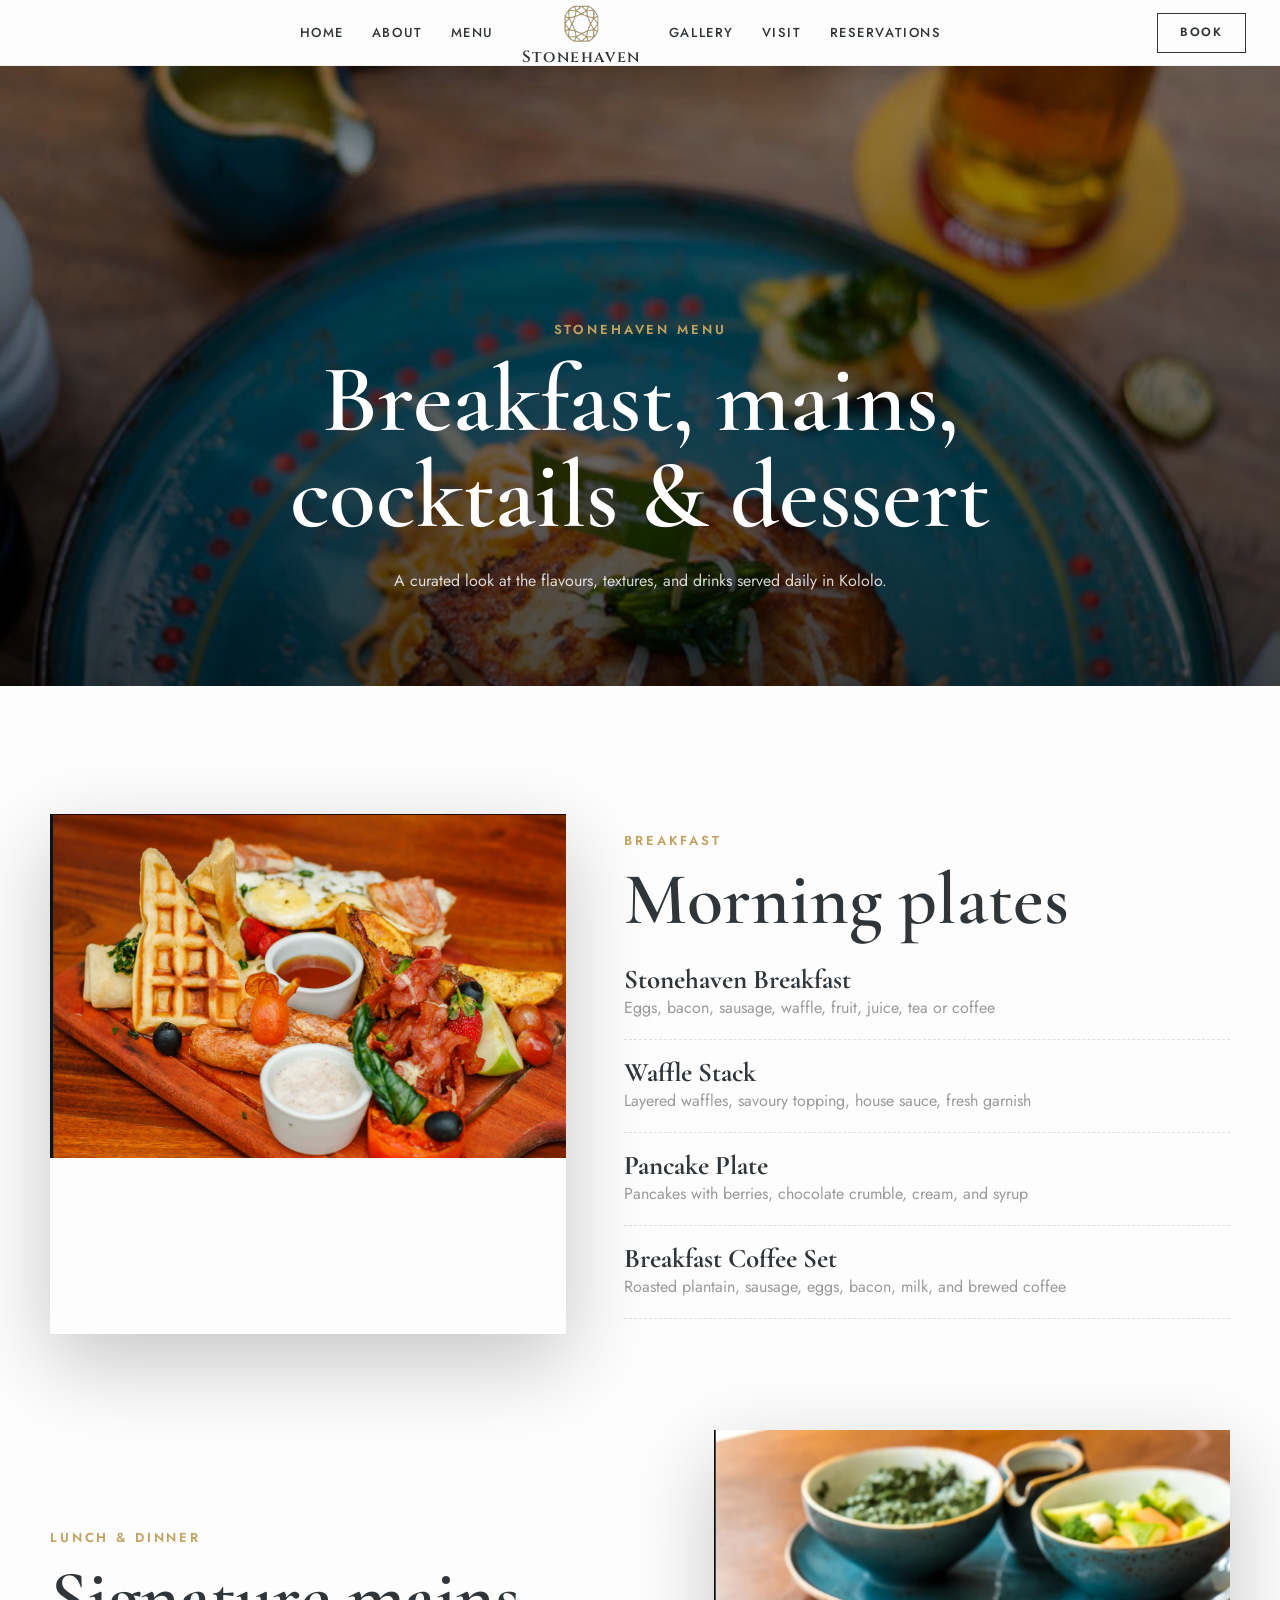
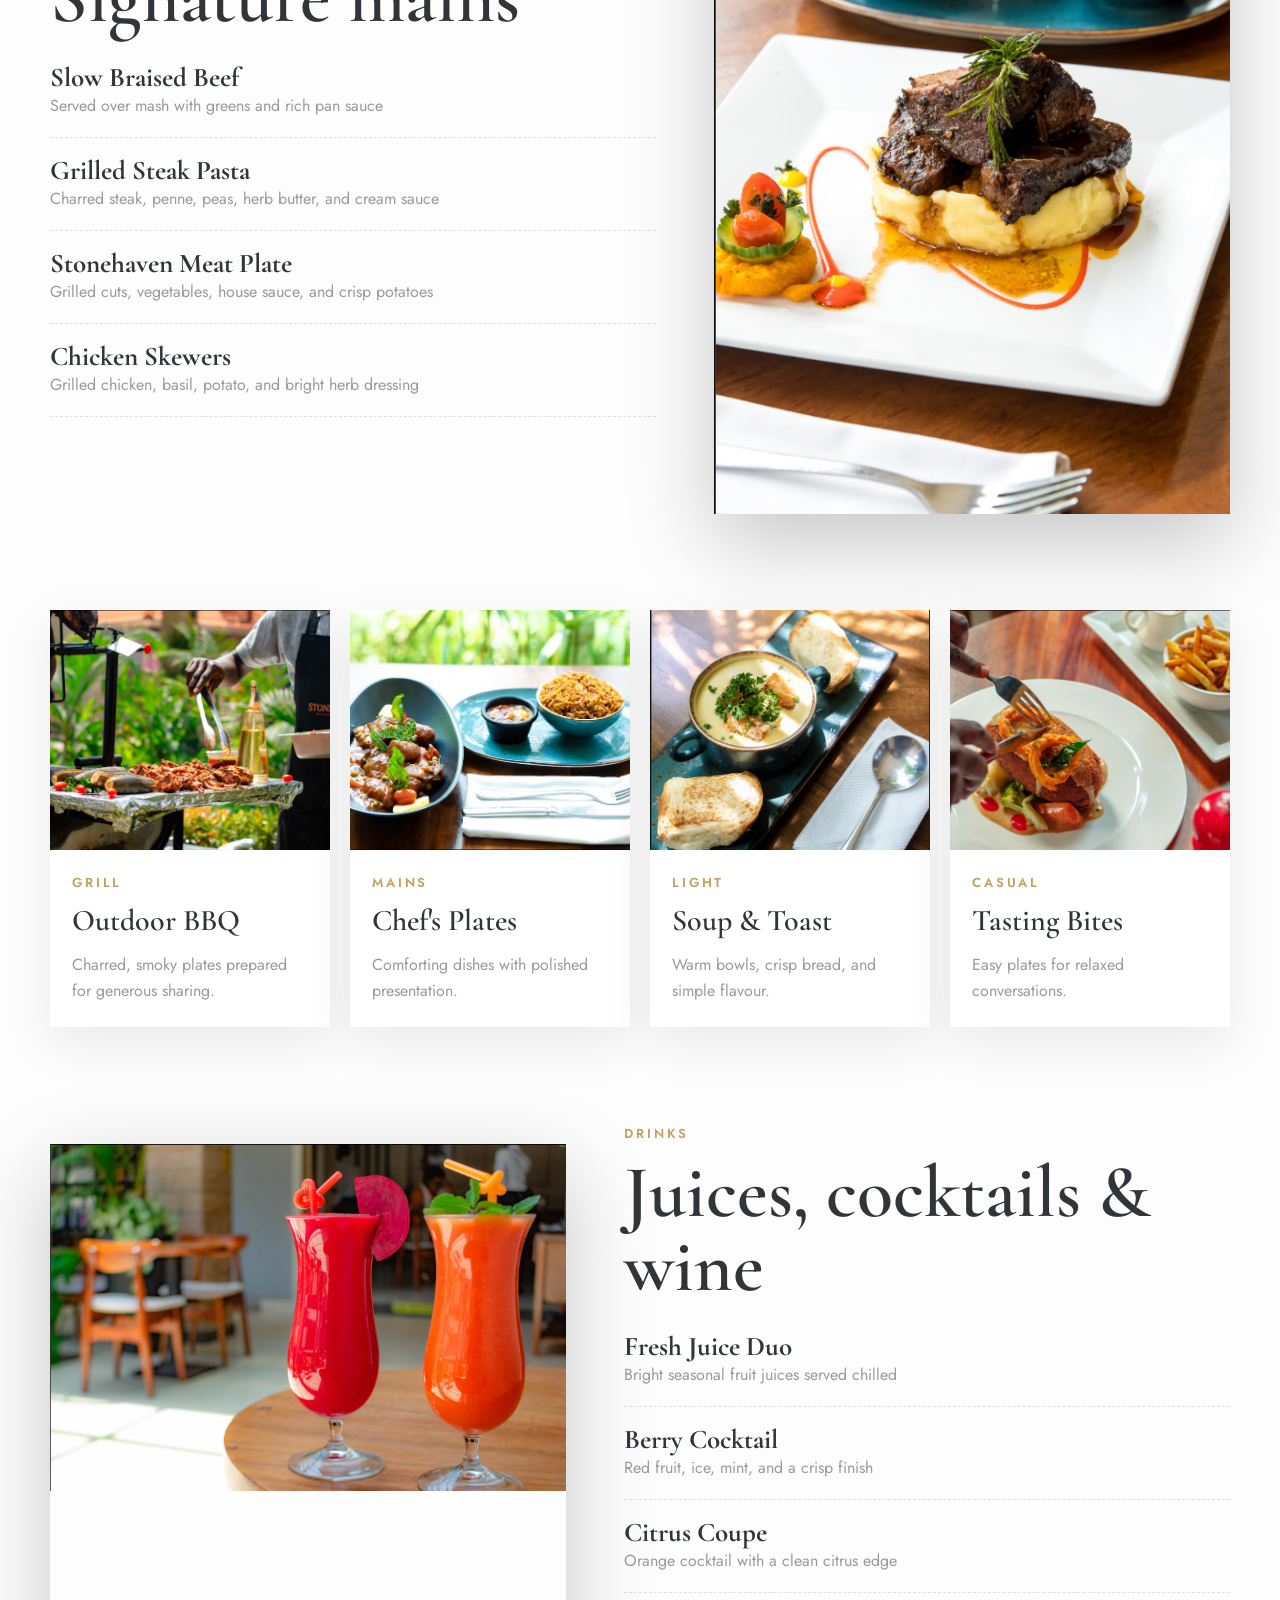
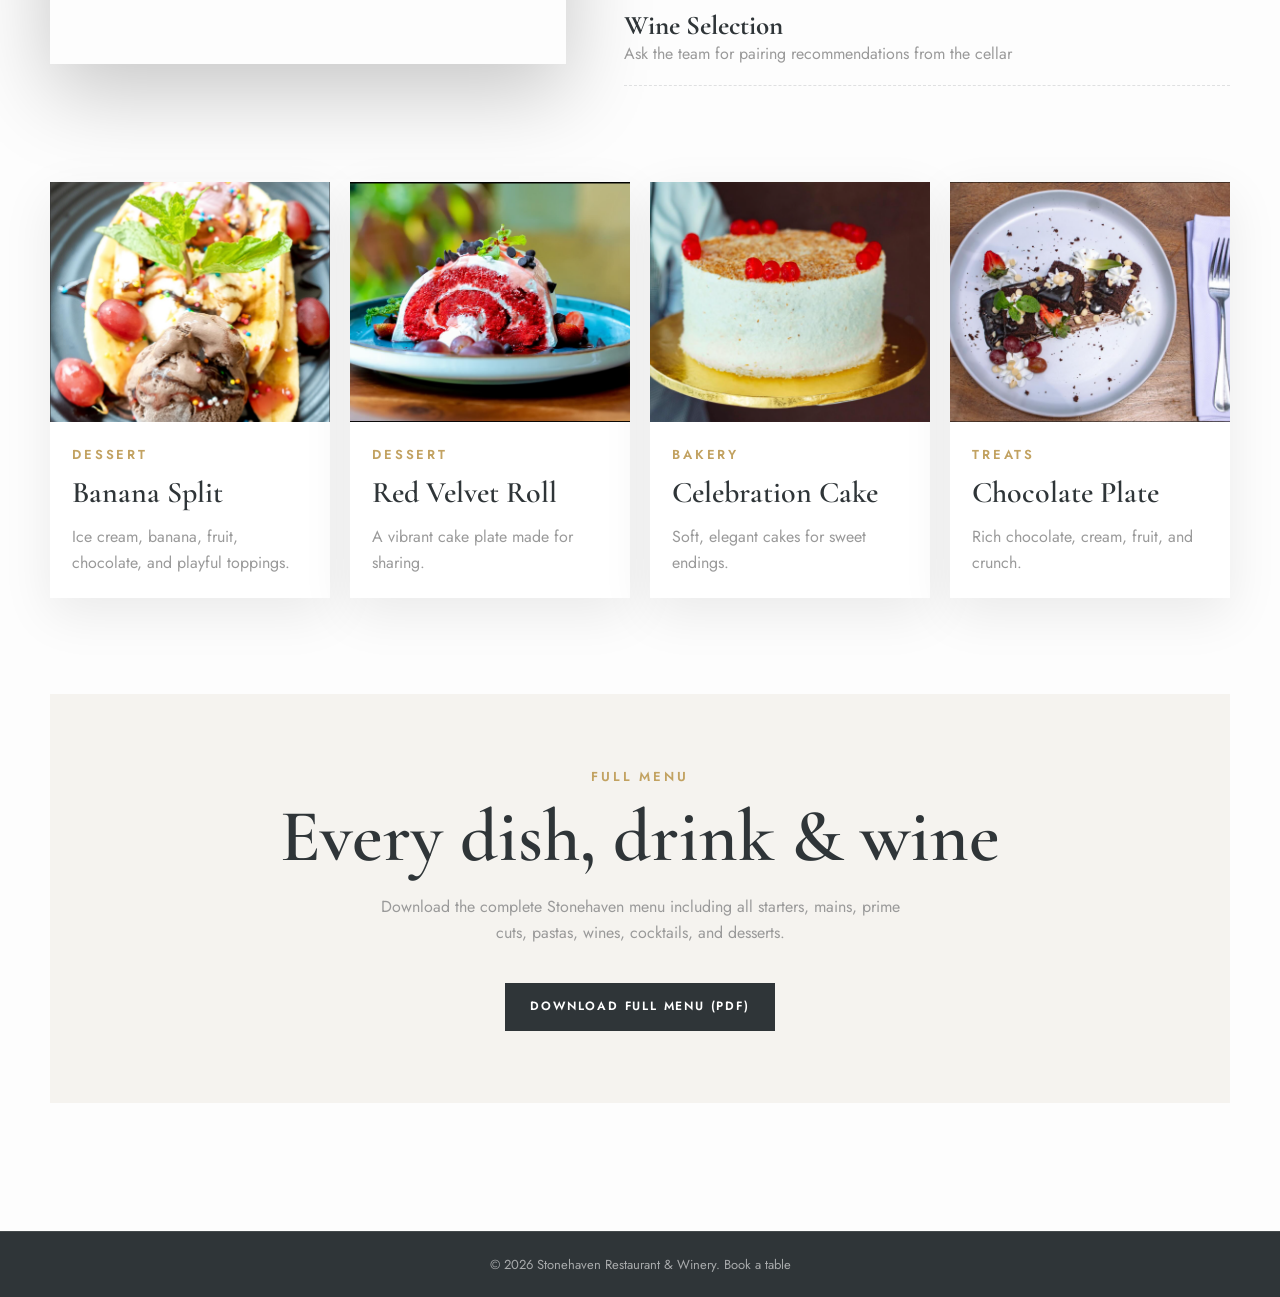
==== menu.html @ a2970789 "Revamp of whole site and adding of menu pdf" ====
<!doctype html>
<html lang="en">
  <head>
    <meta charset="utf-8">
    <meta name="viewport" content="width=device-width, initial-scale=1">
    <title>Menu | Stonehaven Restaurant &amp; Winery</title>
    <meta name="description" content="Explore Stonehaven Restaurant & Winery menu highlights: breakfast, mains, grilled dishes, desserts, juices, cocktails, and wine.">
    <link rel="preconnect" href="https://fonts.googleapis.com">
    <link rel="preconnect" href="https://fonts.gstatic.com" crossorigin>
    <link href="https://fonts.googleapis.com/css2?family=Cinzel:wght@400;500;600;700&family=Cormorant+Garamond:ital,wght@0,400;0,500;0,600;0,700;1,500&family=Jost:wght@300;400;500;600;700&display=swap" rel="stylesheet">
    <link rel="stylesheet" href="css/styles.css">
    <link rel="icon" type="image/png" href="Media/logo.png">
  </head>
  <body>
    <header class="site-header site-header--solid" data-header>
      <button class="icon-button site-header__menu" type="button" data-open-panel="menu" aria-label="Open menu"><span></span><span></span><span></span></button>
      <nav class="site-nav site-nav--left" aria-label="Primary navigation left">
        <a href="index.html">Home</a><a href="index.html#about">About</a><a href="menu.html">Menu</a>
      </nav>
      <a class="brand" href="index.html"><img src="Media/logo.png" alt="Stonehaven logo" class="brand__mark"><span class="brand__text">Stonehaven</span></a>
      <nav class="site-nav site-nav--right" aria-label="Primary navigation right">
        <a href="gallery.html">Gallery</a><a href="index.html#visit">Visit</a><a href="index.html#reserve">Reservations</a>
      </nav>
      <div class="site-header__actions"><a class="outline-button site-header__reserve" href="index.html#reserve">Book</a></div>
    </header>

    <main>
      <section class="page-hero page-hero--menu">
        <div class="page-hero__bg"><img src="Media/Pasta.jpg" alt="Stonehaven pasta dish"></div>
        <div class="page-hero__overlay"></div>
        <div class="page-hero__content reveal">
          <p class="eyebrow">Stonehaven Menu</p>
          <h1>Breakfast, mains, cocktails &amp; dessert</h1>
          <p>A curated look at the flavours, textures, and drinks served daily in Kololo.</p>
        </div>
      </section>

      <section class="menu-page section">
        <div class="section__inner">
          <div class="menu-category reveal">
            <div class="menu-category__media"><img src="Media/breakfast.png" alt="Stonehaven breakfast platter"></div>
            <div class="menu-category__content">
              <p class="eyebrow">Breakfast</p>
              <h2>Morning plates</h2>
              <div class="menu-list">
                <article><strong>Stonehaven Breakfast</strong><span>Eggs, bacon, sausage, waffle, fruit, juice, tea or coffee</span></article>
                <article><strong>Waffle Stack</strong><span>Layered waffles, savoury topping, house sauce, fresh garnish</span></article>
                <article><strong>Pancake Plate</strong><span>Pancakes with berries, chocolate crumble, cream, and syrup</span></article>
                <article><strong>Breakfast Coffee Set</strong><span>Roasted plantain, sausage, eggs, bacon, milk, and brewed coffee</span></article>
              </div>
            </div>
          </div>

          <div class="menu-category menu-category--reverse reveal">
            <div class="menu-category__media"><img src="Media/Lunch .png" alt="Stonehaven lunch main"></div>
            <div class="menu-category__content">
              <p class="eyebrow">Lunch &amp; Dinner</p>
              <h2>Signature mains</h2>
              <div class="menu-list">
                <article><strong>Slow Braised Beef</strong><span>Served over mash with greens and rich pan sauce</span></article>
                <article><strong>Grilled Steak Pasta</strong><span>Charred steak, penne, peas, herb butter, and cream sauce</span></article>
                <article><strong>Stonehaven Meat Plate</strong><span>Grilled cuts, vegetables, house sauce, and crisp potatoes</span></article>
                <article><strong>Chicken Skewers</strong><span>Grilled chicken, basil, potato, and bright herb dressing</span></article>
              </div>
            </div>
          </div>

          <div class="menu-card-grid reveal">
            <article class="dish-card"><img src="Media/BBQ.png" alt="Stonehaven barbecue"><div><p class="eyebrow">Grill</p><h3>Outdoor BBQ</h3><p>Charred, smoky plates prepared for generous sharing.</p></div></article>
            <article class="dish-card"><img src="Media/MoreFood.png" alt="Stonehaven rice and meat dish"><div><p class="eyebrow">Mains</p><h3>Chef's Plates</h3><p>Comforting dishes with polished presentation.</p></div></article>
            <article class="dish-card"><img src="Media/soups.png" alt="Stonehaven soup"><div><p class="eyebrow">Light</p><h3>Soup &amp; Toast</h3><p>Warm bowls, crisp bread, and simple flavour.</p></div></article>
            <article class="dish-card"><img src="Media/Tasting .png" alt="Stonehaven tasting plate"><div><p class="eyebrow">Casual</p><h3>Tasting Bites</h3><p>Easy plates for relaxed conversations.</p></div></article>
          </div>

          <div class="menu-category reveal">
            <div class="menu-category__media"><img src="Media/Fresh_juices.png" alt="Stonehaven fresh juices"></div>
            <div class="menu-category__content">
              <p class="eyebrow">Drinks</p>
              <h2>Juices, cocktails &amp; wine</h2>
              <div class="menu-list">
                <article><strong>Fresh Juice Duo</strong><span>Bright seasonal fruit juices served chilled</span></article>
                <article><strong>Berry Cocktail</strong><span>Red fruit, ice, mint, and a crisp finish</span></article>
                <article><strong>Citrus Coupe</strong><span>Orange cocktail with a clean citrus edge</span></article>
                <article><strong>Wine Selection</strong><span>Ask the team for pairing recommendations from the cellar</span></article>
              </div>
            </div>
          </div>

          <div class="menu-card-grid reveal">
            <article class="dish-card"><img src="Media/Banana split.png" alt="Stonehaven banana split"><div><p class="eyebrow">Dessert</p><h3>Banana Split</h3><p>Ice cream, banana, fruit, chocolate, and playful toppings.</p></div></article>
            <article class="dish-card"><img src="Media/RedCake.png" alt="Stonehaven red cake"><div><p class="eyebrow">Dessert</p><h3>Red Velvet Roll</h3><p>A vibrant cake plate made for sharing.</p></div></article>
            <article class="dish-card"><img src="Media/tiramusi.png" alt="Stonehaven cake"><div><p class="eyebrow">Bakery</p><h3>Celebration Cake</h3><p>Soft, elegant cakes for sweet endings.</p></div></article>
            <article class="dish-card"><img src="Media/treats.png" alt="Stonehaven chocolate dessert"><div><p class="eyebrow">Treats</p><h3>Chocolate Plate</h3><p>Rich chocolate, cream, fruit, and crunch.</p></div></article>
          </div>

          <div class="full-menu-cta reveal">
            <p class="eyebrow">Full Menu</p>
            <h2>Every dish, drink &amp; wine</h2>
            <p>Download the complete Stonehaven menu including all starters, mains, prime cuts, pastas, wines, cocktails, and desserts.</p>
            <a class="solid-button" href="Media/stonehaven_menu_v3.pdf" download="Stonehaven_Menu.pdf" target="_blank">
              Download Full Menu (PDF)
            </a>
          </div>
        </div>
      </section>
    </main>

    <footer class="site-footer compact-footer">
      <div class="site-footer__bottom">© 2026 Stonehaven Restaurant &amp; Winery. <a href="index.html#reserve">Book a table</a></div>
    </footer>
    <aside class="side-panel" data-panel="menu" aria-hidden="true"><button class="panel-close" type="button" data-close-panel>Close</button><a class="brand" href="index.html"><img src="Media/logo.png" alt="Stonehaven logo" class="brand__mark"><span class="brand__text">Stonehaven</span></a><nav class="side-panel__nav"><a href="index.html">Home</a><a href="index.html#about">About</a><a href="menu.html">Menu</a><a href="gallery.html">Gallery</a><a href="index.html#visit">Visit</a><a href="index.html#reserve">Reservations</a></nav></aside>
    <aside class="search-screen" data-panel="search" aria-hidden="true"><button class="panel-close" type="button" data-close-panel>Close</button><form class="search-form" role="search"><input type="search" placeholder="Search Stonehaven" aria-label="Search keyword"><button type="submit" aria-label="Submit search"></button></form></aside>
    <button class="to-top" type="button" data-to-top aria-label="Back to top"></button><div class="backdrop" data-backdrop></div>
    <script src="js/script.js"></script>
  </body>
</html>
---- css/styles.css ----
:root {
  --primary: #2F3538;
  --primary-700: #20262a;
  --ink: #2F3538;
  --muted: #9A9A9A;
  --cream: #f5f3ef;
  --paper: #FDFDFD;
  --line: rgba(47, 53, 56, 0.14);
  --white: #ffffff;
  --gold: #C2A261;
  --shadow: 0 28px 80px rgba(0, 0, 0, 0.22);
  --serif: "Cormorant Garamond", Georgia, serif;
  --sans: "Jost", Arial, sans-serif;
  --brand: "Cinzel", Georgia, serif;
}

* { box-sizing: border-box; }
html { scroll-behavior: smooth; }
body {
  margin: 0;
  color: var(--ink);
  background: var(--paper);
  font-family: var(--sans);
  font-size: 16px;
  line-height: 1.65;
  overflow-x: hidden;
}
body.panel-open { overflow: hidden; }
a { color: inherit; text-decoration: none; }
img, video { display: block; width: 100%; height: 100%; object-fit: cover; }
button, input, select, textarea { font: inherit; }

.topbar {
  background: var(--primary);
  color: rgba(255,255,255,.88);
  font-size: 13px;
  letter-spacing: .02em;
}
.topbar__inner {
  max-width: 1180px;
  min-height: 42px;
  margin: 0 auto;
  padding: 0 28px;
  display: flex;
  align-items: center;
  justify-content: center;
  gap: 34px;
}

.site-header {
  position: sticky;
  top: 0;
  z-index: 50;
  min-height: 64px;
  padding: 0 34px;
  display: grid;
  grid-template-columns: 1fr auto 1fr auto;
  align-items: center;
  gap: 28px;
  background: rgba(253, 253, 253, .94);
  border-bottom: 1px solid rgba(0,0,0,.06);
  backdrop-filter: blur(16px);
  transition: min-height .25s ease, box-shadow .25s ease, background .25s ease;
}
.site-header > .site-nav--right {
  grid-column: 3;
  display: flex;
  align-items: center;
}
.site-header__actions {
  grid-column: 4;
  justify-self: end;
  align-self: center;
  display: flex;
  align-items: center;
}
.site-header__actions .outline-button {
  min-height: 38px;
  padding: 9px 22px;
}
.site-header--solid,
.site-header.is-compact {
  min-height: 58px;
  box-shadow: 0 14px 36px rgba(0,0,0,.08);
}
.site-nav {
  display: flex;
  align-items: center;
  gap: 28px;
  text-transform: uppercase;
  font-size: 13px;
  font-weight: 500;
  letter-spacing: .12em;
}
.site-nav--left { justify-content: flex-end; }
.site-nav--right { justify-content: flex-start; gap: 28px; }
.site-nav a {
  position: relative;
  display: inline-flex;
  align-items: center;
  padding: 22px 0;
}
.site-nav a::after {
  content: "";
  position: absolute;
  left: 0;
  right: 0;
  bottom: 14px;
  height: 1px;
  background: currentColor;
  transform: scaleX(0);
  transform-origin: right;
  transition: transform .24s ease;
}
.site-nav a:hover::after {
  transform: scaleX(1);
  transform-origin: left;
}
.brand {
  display: inline-grid;
  place-items: center;
  gap: 4px;
  text-align: center;
}
.brand__mark {
  width: 44px;
  height: 44px;
  object-fit: contain;
  border-radius: 50%;
  background: transparent;
  mix-blend-mode: multiply;
}
.brand__text {
  font-family: var(--brand);
  font-size: 16px;
  font-weight: 600;
  line-height: 1;
  letter-spacing: .1em;
}
.brand--footer {
  place-items: start;
  margin-bottom: 18px;
}
.brand--footer .brand__mark { width: 58px; height: 58px; }

.icon-button {
  display: none;
  width: 44px;
  height: 44px;
  border: 0;
  background: transparent;
  cursor: pointer;
}
.icon-button span {
  display: block;
  width: 24px;
  height: 2px;
  margin: 5px auto;
  background: var(--ink);
}
/* === FIX: Hide search trigger === */
.search-trigger { display: none; }

/* === FIX: Header centered properly === */

.outline-button,
.solid-button,
.ghost-button,
.reservation-form button,
.quick-booking a {
  min-height: 48px;
  padding: 13px 24px;
  display: inline-flex;
  align-items: center;
  justify-content: center;
  border: 1px solid var(--primary);
  cursor: pointer;
  text-transform: uppercase;
  font-size: 12px;
  font-weight: 600;
  letter-spacing: .15em;
  transition: transform .24s ease, background .24s ease, color .24s ease, border-color .24s ease;
}
.outline-button,
.ghost-button {
  background: transparent;
  color: var(--primary);
}
.solid-button,
.reservation-form button,
.quick-booking a {
  background: var(--primary);
  color: var(--white);
}
.solid-button--light {
  border-color: var(--white);
  background: var(--white);
  color: var(--primary);
}
.hero .ghost-button {
  border-color: rgba(255,255,255,.72);
  color: var(--white);
}
.outline-button:hover,
.solid-button:hover,
.ghost-button:hover,
.reservation-form button:hover,
.quick-booking a:hover { transform: translateY(-2px); }

.hero {
  position: relative;
  min-height: calc(100vh - 64px);
  display: grid;
  place-items: center;
  overflow: visible;
  color: var(--white);
}
.hero__slides,
.hero__slide,
.hero__overlay {
  position: absolute;
  inset: 0;
}
.hero__slides { overflow: hidden; }
.hero__slide {
  opacity: 0;
  transform: scale(1.05);
  transition: opacity 1s ease, transform 6s linear;
}
.hero__slide.is-active {
  opacity: 1;
  transform: scale(1);
}
.hero__overlay {
  background: linear-gradient(rgba(0,0,0,.46), rgba(0,0,0,.46));
}
.hero__content {
  position: relative;
  z-index: 2;
  max-width: 840px;
  padding: 120px 28px 180px;
  text-align: center;
}
.hero__actions { display: flex; justify-content: center; gap: 14px; flex-wrap: wrap; }
.eyebrow {
  margin: 0 0 12px;
  color: var(--gold);
  text-transform: uppercase;
  font-size: 13px;
  font-weight: 600;
  letter-spacing: .22em;
}
h1, h2, h3 {
  margin: 0;
  font-family: var(--serif);
  font-weight: 600;
  line-height: 1;
  letter-spacing: 0;
}
h1 { font-size: clamp(64px, 10vw, 128px); }
h2 { font-size: clamp(42px, 6vw, 74px); }
h3 { font-size: 25px; }
.hero__content p:not(.eyebrow) {
  max-width: 650px;
  margin: 24px auto 32px;
  color: rgba(255,255,255,.88);
  font-size: 18px;
}
/* Ensure intro section has standard top padding */
.intro { padding-top: 0; }
input, select, textarea {
  width: 100%;
  min-height: 48px;
  padding: 12px 14px;
  border: 1px solid var(--line);
  border-radius: 0;
  background: var(--white);
  color: var(--ink);
}
textarea { min-height: 118px; resize: vertical; }

.section { padding: 128px 0; }
.section__inner { width: min(1180px, calc(100% - 48px)); margin: 0 auto; }
.intro__grid,
.reservation-section__grid,
.video-gallery__grid {
  display: grid;
  grid-template-columns: .82fr 1.18fr;
  align-items: center;
  gap: 82px;
}
.section-copy p:not(.eyebrow),
.split-feature__content p,
.visit__content p,
.site-footer p,
.center-heading p:not(.eyebrow) { color: var(--muted); }
.text-link {
  position: relative;
  display: inline-block;
  margin-top: 12px;
  color: var(--primary);
  text-transform: uppercase;
  font-size: 12px;
  font-weight: 700;
  letter-spacing: .16em;
}
.text-link::after {
  content: "";
  position: absolute;
  left: 0;
  right: 0;
  bottom: -6px;
  height: 1px;
  background: currentColor;
}
.feature-stats {
  display: grid;
  grid-template-columns: repeat(3, 1fr);
  gap: 14px;
  margin: 28px 0;
}
.feature-stats span {
  padding-top: 14px;
  border-top: 1px solid var(--line);
  color: var(--muted);
  font-size: 13px;
}
.feature-stats strong {
  display: block;
  color: var(--primary);
  font-family: var(--serif);
  font-size: 25px;
}
.image-pair {
  position: relative;
  min-height: 610px;
}
.image-pair img:first-child {
  position: absolute;
  right: 0;
  top: 0;
  width: 70%;
  height: 78%;
}
.image-pair img:last-child {
  position: absolute;
  left: 0;
  bottom: 0;
  width: 48%;
  height: 48%;
  border: 18px solid var(--paper);
}

.section--dark {
  background:
    linear-gradient(rgba(0,0,0,.62), rgba(0,0,0,.62)),
    url("../Media/wall.jpg") center / cover;
  color: var(--white);
}
.section--dark .section-copy p:not(.eyebrow),
.section--dark .center-heading p:not(.eyebrow),
.section--dark .menu-item p { color: rgba(255,255,255,.72); }
.center-heading {
  max-width: 720px;
  margin: 0 auto 46px;
  text-align: center;
}
.menu-tabs {
  display: flex;
  justify-content: center;
  gap: 16px;
  margin-bottom: 38px;
  flex-wrap: wrap;
}
.menu-tabs button,
.filter-bar button {
  border: 0;
  border-bottom: 1px solid transparent;
  background: transparent;
  color: rgba(255,255,255,.72);
  cursor: pointer;
  text-transform: uppercase;
  font-size: 12px;
  font-weight: 600;
  letter-spacing: .16em;
}
.menu-tabs button.is-active,
.filter-bar button.is-active { color: var(--gold); border-color: currentColor; }
.menu-grid {
  display: grid;
  grid-template-columns: repeat(2, minmax(0, 1fr));
  gap: 24px 58px;
}
.menu-item {
  display: grid;
  grid-template-columns: 78px 1fr auto;
  gap: 16px;
  align-items: center;
  padding-bottom: 22px;
  border-bottom: 1px dashed rgba(255,255,255,.22);
}
.menu-item img {
  width: 78px;
  height: 78px;
  border-radius: 50%;
}
.menu-item h3 {
  margin-bottom: 6px;
  font-family: var(--sans);
  font-size: 13px;
  font-weight: 700;
  text-transform: uppercase;
  letter-spacing: .14em;
}
.menu-item p { margin: 0; }
.menu-item__price { color: var(--gold); font-family: var(--serif); font-size: 24px; }
.center-actions { margin-top: 48px; text-align: center; }

.split-feature {
  display: grid;
  grid-template-columns: 1fr 1fr;
  padding: 0;
  background: var(--cream);
}
.split-feature__image { min-height: 640px; background: var(--ink); }
.split-feature__content {
  align-self: center;
  max-width: 600px;
  padding: 96px 9vw;
}
.gallery { background: var(--paper); }
.gallery__track {
  display: grid;
  grid-template-columns: 1.2fr .8fr 1fr;
  grid-auto-rows: 270px;
  gap: 18px;
}
.gallery__item {
  position: relative;
  overflow: hidden;
  cursor: pointer;
}
.gallery__item:nth-child(1),
.gallery__item:nth-child(5) { grid-row: span 2; }
.gallery__item img { transition: transform .55s ease; }
.gallery__item:hover img { transform: scale(1.07); }

.visit {
  position: relative;
  min-height: 660px;
  display: grid;
  place-items: center;
  overflow: hidden;
  color: var(--white);
  text-align: center;
}
.visit__media {
  position: absolute;
  inset: 0;
  background:
    linear-gradient(rgba(0,0,0,.58), rgba(0,0,0,.6)),
    url("../Media/ambiance .png") center / cover fixed;
}
.visit__content {
  position: relative;
  max-width: 760px;
  padding: 96px 28px;
}
.visit__content p:not(.eyebrow) { color: rgba(255,255,255,.84); }
.visit__details {
  display: grid;
  gap: 8px;
  margin: 26px auto 32px;
  color: rgba(255,255,255,.78);
  font-size: 15px;
}
.visit__map {
  position: relative;
  width: 100%;
  margin: 28px auto 8px;
  border: 1px solid rgba(255,255,255,.18);
  box-shadow: var(--shadow);
  overflow: hidden;
}
.visit__map iframe {
  display: block;
  width: 100%;
  height: 320px;
  border: 0;
}
.reservation-section { background: var(--cream); }
.contact-list { display: grid; gap: 7px; margin-top: 26px; color: var(--primary); font-weight: 600; }
.reservation-form {
  display: grid;
  grid-template-columns: repeat(2, minmax(0, 1fr));
  gap: 14px;
}
.reservation-form textarea,
.reservation-form button,
.form-note { grid-column: 1 / -1; }
.form-note { margin: 0; color: var(--primary); font-weight: 600; min-height: 1.6em; }

.page-hero {
  position: relative;
  min-height: 620px;
  display: grid;
  place-items: end center;
  overflow: hidden;
  color: var(--white);
}
.page-hero__bg,
.page-hero__overlay {
  position: absolute;
  inset: 0;
}
.page-hero__overlay {
  background: linear-gradient(rgba(0,0,0,.38), rgba(0,0,0,.72));
}
.page-hero__content {
  position: relative;
  width: min(980px, calc(100% - 48px));
  margin: 0 auto;
  padding: 160px 0 92px;
  text-align: center;
}
.page-hero h1 { font-size: clamp(48px, 8vw, 96px); }
.page-hero p:not(.eyebrow) { max-width: 650px; margin: 24px auto 0; color: rgba(255,255,255,.82); }
.menu-page { background: var(--paper); }
.menu-category {
  display: grid;
  grid-template-columns: .92fr 1.08fr;
  gap: 58px;
  align-items: center;
  margin-bottom: 96px;
}
.menu-category--reverse { direction: rtl; }
.menu-category--reverse > * { direction: ltr; }
.menu-category__media {
  min-height: 520px;
  overflow: hidden;
  box-shadow: var(--shadow);
}
.menu-list {
  display: grid;
  gap: 18px;
  margin-top: 28px;
}
.menu-list article {
  padding-bottom: 18px;
  border-bottom: 1px dashed var(--line);
}
.menu-list strong {
  display: block;
  font-family: var(--serif);
  color: var(--primary);
  font-size: 27px;
  line-height: 1.1;
}
.menu-list span { color: var(--muted); }
.menu-card-grid {
  display: grid;
  grid-template-columns: repeat(4, 1fr);
  gap: 20px;
  margin: 0 0 96px;
}
.dish-card {
  background: var(--white);
  box-shadow: 0 16px 48px rgba(0,0,0,.08);
}
.dish-card img { height: 240px; }
.dish-card div { padding: 22px; }
.dish-card h3 { color: var(--primary); font-size: 30px; }
.dish-card p:last-child { color: var(--muted); margin-bottom: 0; }

/* Full menu CTA block */
.full-menu-cta {
  margin-top: 32px;
  padding: 72px 48px;
  text-align: center;
  background: var(--cream);
}
.full-menu-cta h2 { margin: 12px 0 20px; }
.full-menu-cta p:not(.eyebrow) { max-width: 520px; margin: 0 auto 36px; color: var(--muted); }
@media (max-width: 720px) {
  .full-menu-cta { padding: 54px 24px; }
}

.video-gallery__grid { align-items: start; }
.video-stack {
  display: grid;
  grid-template-columns: 1fr 1fr;
  gap: 18px;
}
.video-stack video {
  aspect-ratio: 4 / 5;
  height: auto;
  background: #000;
}
.filter-bar {
  display: flex;
  justify-content: center;
  flex-wrap: wrap;
  gap: 18px;
  margin-bottom: 46px;
}
.filter-bar button { color: var(--primary); }
.masonry-gallery {
  columns: 4 230px;
  column-gap: 18px;
}
.masonry-gallery button {
  display: block;
  width: 100%;
  margin: 0 0 18px;
  padding: 0;
  border: 0;
  background: transparent;
  cursor: zoom-in;
  break-inside: avoid;
  overflow: hidden;
}
.masonry-gallery img {
  height: auto;
  max-height: 560px;
  object-fit: cover;
  transition: transform .4s ease, opacity .25s ease;
}
.masonry-gallery button:hover img { transform: scale(1.03); }
.masonry-gallery button.is-hidden { display: none; }
.lightbox {
  position: fixed;
  z-index: 130;
  inset: 0;
  display: grid;
  place-items: center;
  padding: 72px 24px 32px;
  background: rgba(0,0,0,.88);
  opacity: 0;
  visibility: hidden;
  transition: opacity .25s ease, visibility .25s ease;
}
.lightbox.is-open { opacity: 1; visibility: visible; }
.lightbox img {
  width: auto;
  height: auto;
  max-width: min(1100px, 94vw);
  max-height: 82vh;
  object-fit: contain;
  box-shadow: var(--shadow);
}
.lightbox__close {
  position: absolute;
  top: 28px;
  right: 32px;
  border: 0;
  background: transparent;
  color: var(--white);
  cursor: pointer;
  text-transform: uppercase;
  letter-spacing: .16em;
  font-size: 12px;
}

.site-footer { background: #2F3538; color: var(--white); }
.site-footer__inner {
  width: min(1180px, calc(100% - 48px));
  margin: 0 auto;
  padding: 86px 0 54px;
  display: grid;
  grid-template-columns: 1.3fr 1fr 1fr 1fr;
  gap: 46px;
}
.site-footer h3 { margin-bottom: 18px; font-size: 28px; }
.site-footer p { margin: 0 0 9px; color: rgba(255,255,255,.68); }
.site-footer__bottom {
  padding: 22px;
  border-top: 1px solid rgba(255,255,255,.1);
  color: rgba(255,255,255,.58);
  text-align: center;
  font-size: 13px;
}
.compact-footer { margin-top: 0; }

.side-panel {
  position: fixed;
  z-index: 100;
  inset: 0 auto 0 0;
  width: min(420px, 92vw);
  padding: 38px;
  background: var(--paper);
  box-shadow: var(--shadow);
  transform: translateX(-105%);
  visibility: hidden;
  transition: transform .34s ease, visibility .34s ease;
}
.side-panel.is-open {
  transform: translateX(0);
  visibility: visible;
}
.panel-close {
  margin: 0 0 34px auto;
  display: block;
  border: 0;
  background: transparent;
  cursor: pointer;
  color: var(--muted);
  text-transform: uppercase;
  font-size: 12px;
  letter-spacing: .16em;
}
.side-panel__nav {
  display: grid;
  gap: 18px;
  margin: 42px 0;
  font-family: var(--serif);
  font-size: 34px;
  line-height: 1;
}
.side-panel__footer {
  position: absolute;
  right: 38px;
  bottom: 38px;
  left: 38px;
  color: var(--muted);
}
.search-screen {
  position: fixed;
  z-index: 110;
  inset: 0;
  display: grid;
  place-items: center;
  padding: 36px;
  background: rgba(47,53,56,.97);
  color: var(--white);
  opacity: 0;
  visibility: hidden;
  transition: opacity .3s ease, visibility .3s ease;
}
.search-screen.is-open { opacity: 1; visibility: visible; }
.search-screen .panel-close {
  position: absolute;
  top: 34px;
  right: 36px;
  color: rgba(255,255,255,.72);
}
.search-form {
  width: min(760px, 100%);
  display: grid;
  grid-template-columns: 1fr 62px;
  border-bottom: 1px solid rgba(255,255,255,.32);
}
.search-form input {
  min-height: 76px;
  border: 0;
  background: transparent;
  color: var(--white);
  font-family: var(--serif);
  font-size: clamp(30px, 7vw, 72px);
  outline: 0;
}
.search-form input::placeholder { color: rgba(255,255,255,.36); }
.search-form button {
  position: relative;
  border: 0;
  background: transparent;
  cursor: pointer;
}
.search-form button::before {
  content: "";
  position: absolute;
  width: 22px;
  height: 22px;
  left: 14px;
  top: 25px;
  border: 2px solid var(--white);
  border-radius: 50%;
}
.search-form button::after {
  content: "";
  position: absolute;
  width: 14px;
  height: 2px;
  left: 35px;
  top: 47px;
  background: var(--white);
  transform: rotate(45deg);
}
.backdrop {
  position: fixed;
  z-index: 90;
  inset: 0;
  background: rgba(0,0,0,.48);
  opacity: 0;
  pointer-events: none;
  transition: opacity .28s ease;
}
.backdrop.is-visible { opacity: 1; pointer-events: auto; }
.to-top {
  position: fixed;
  right: 22px;
  bottom: 22px;
  z-index: 40;
  width: 44px;
  height: 44px;
  border: 1px solid rgba(255,255,255,.28);
  background: var(--primary);
  opacity: 0;
  pointer-events: none;
  cursor: pointer;
  transition: opacity .25s ease, transform .25s ease;
}
.to-top::before {
  content: "";
  position: absolute;
  inset: 16px;
  border-top: 2px solid var(--white);
  border-left: 2px solid var(--white);
  transform: translateY(4px) rotate(45deg);
}
.to-top.is-visible { opacity: 1; pointer-events: auto; }
.reveal {
  opacity: 0;
  transform: translateY(28px);
  transition: opacity .7s ease, transform .7s ease;
}
.reveal.is-visible {
  opacity: 1;
  transform: translateY(0);
}

@media (max-width: 1080px) {
  .site-header { grid-template-columns: auto 1fr; min-height: 64px; }
  .site-nav, .site-header__reserve { display: none; }
  .icon-button { display: block; }
  .brand { justify-self: center; }
  .quick-booking { grid-template-columns: repeat(2, minmax(0, 1fr)); }
  .quick-booking span, .quick-booking strong, .quick-booking a { grid-column: 1 / -1; }
  .intro__grid,
  .reservation-section__grid,
  .split-feature,
  .site-footer__inner,
  .menu-category,
  .video-gallery__grid { grid-template-columns: 1fr; }
  .menu-category--reverse { direction: ltr; }
  .split-feature__image { min-height: 460px; }
  .split-feature__content { max-width: none; }
  .gallery__track { grid-template-columns: repeat(2, minmax(0, 1fr)); }
  .menu-card-grid { grid-template-columns: repeat(2, 1fr); }
}
@media (max-width: 720px) {
  .topbar__inner {
    justify-content: flex-start;
    overflow-x: auto;
    padding: 0 18px;
    gap: 22px;
    white-space: nowrap;
  }
  .site-header { padding: 0 18px; }
  .brand__mark { width: 52px; height: 52px; }
  .brand__text { display: none; }
  .hero { min-height: 720px; }
  .hero__content { padding: 80px 22px 80px; }
  .section { padding: 86px 0; }
  .section__inner { width: min(100% - 32px, 1180px); }
  .image-pair { min-height: 430px; }
  .image-pair img:first-child { width: 78%; height: 72%; }
  .image-pair img:last-child { width: 58%; height: 45%; border-width: 10px; }
  .feature-stats,
  .menu-grid,
  .reservation-form,
  .gallery__track,
  .video-stack,
  .menu-card-grid { grid-template-columns: 1fr; }
  .menu-item { grid-template-columns: 64px 1fr; }
  .menu-item__price { grid-column: 2; }
  .menu-item img { width: 64px; height: 64px; }
  .gallery__track { grid-auto-rows: 240px; }
  .gallery__item:nth-child(1), .gallery__item:nth-child(5) { grid-row: span 1; }
  .visit__media { background-attachment: scroll; }
  .visit__map iframe { height: 240px; }
  .side-panel { padding: 30px 24px; }
  .side-panel__footer { right: 24px; bottom: 24px; left: 24px; }
  .page-hero { min-height: 520px; }
  .page-hero__content { width: min(100% - 32px, 980px); padding-bottom: 70px; }
  .menu-category__media { min-height: 380px; }
  .masonry-gallery { columns: 2 150px; column-gap: 10px; }
  .masonry-gallery button { margin-bottom: 10px; }
}
@media (max-width: 440px) {
  h1 { font-size: 58px; }
  h2 { font-size: 40px; }
  .hero__actions { flex-direction: column; align-items: stretch; }
  .masonry-gallery { columns: 1; }
}
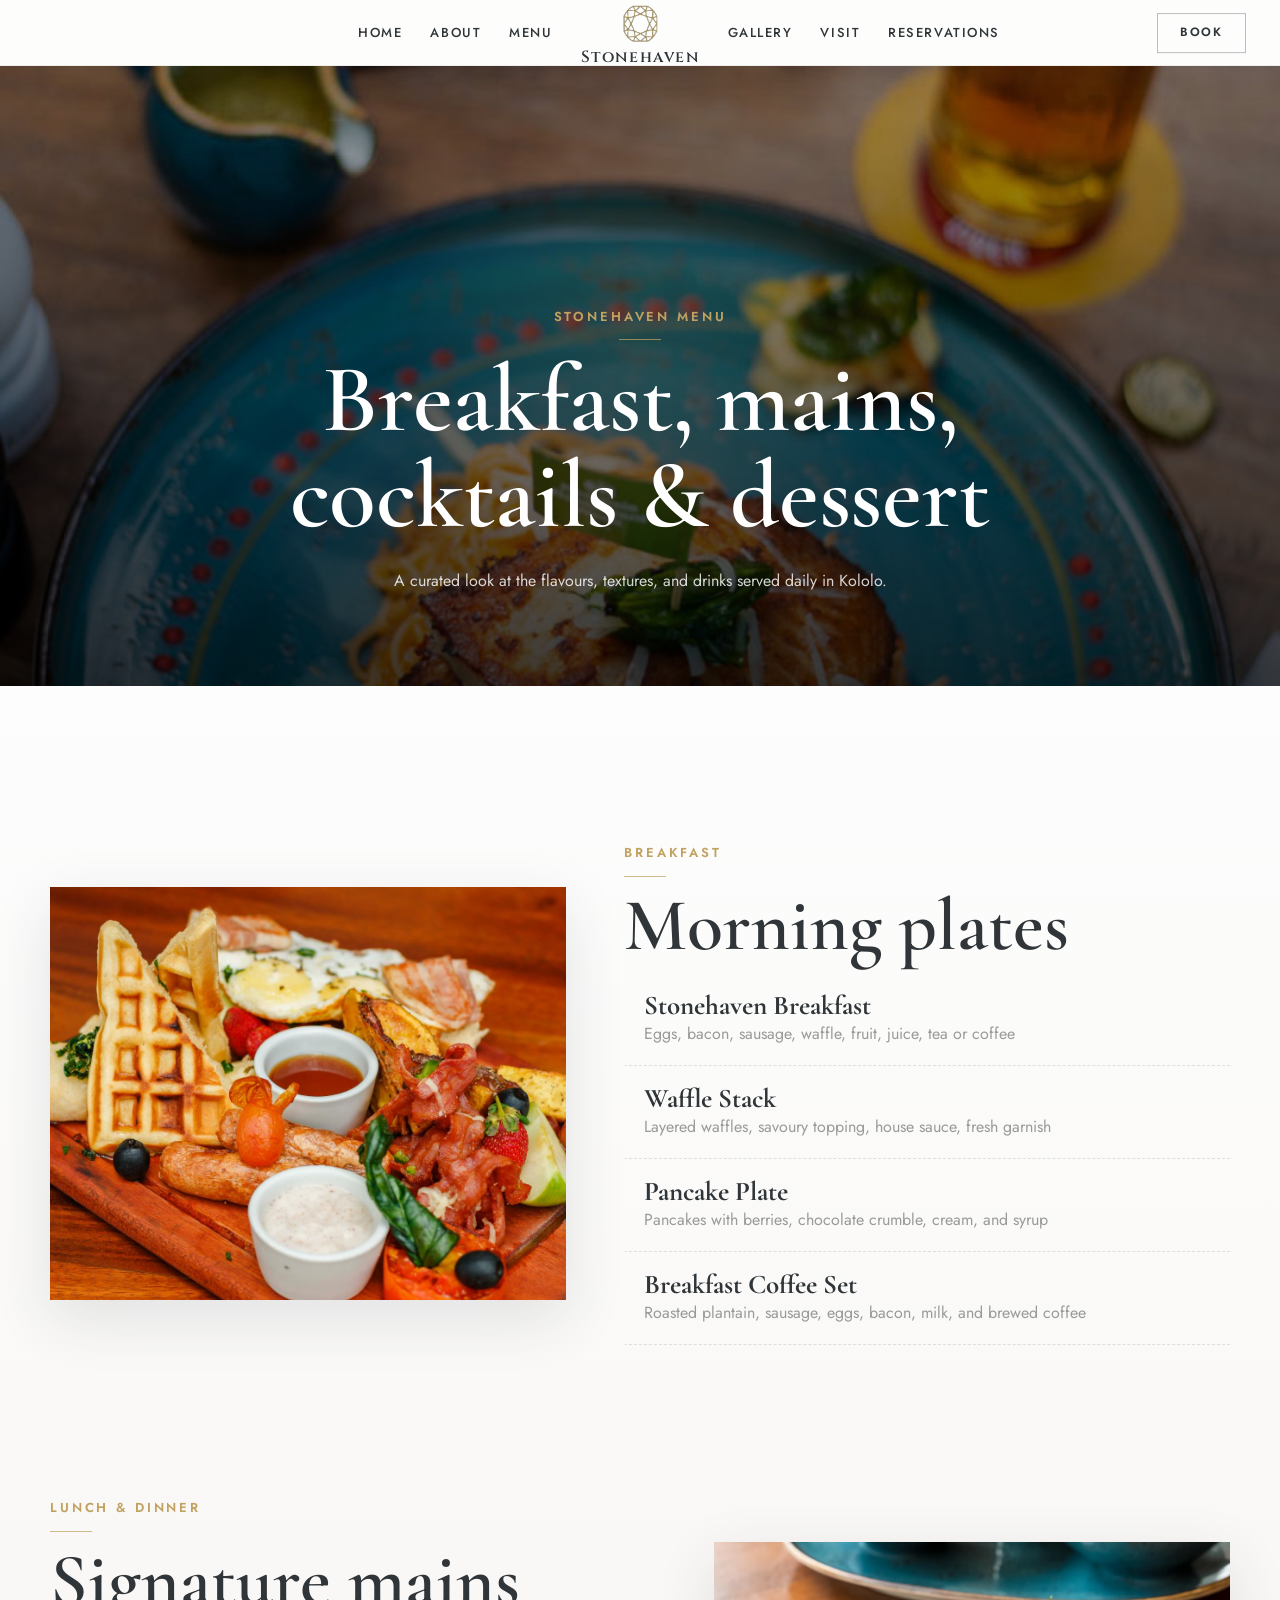
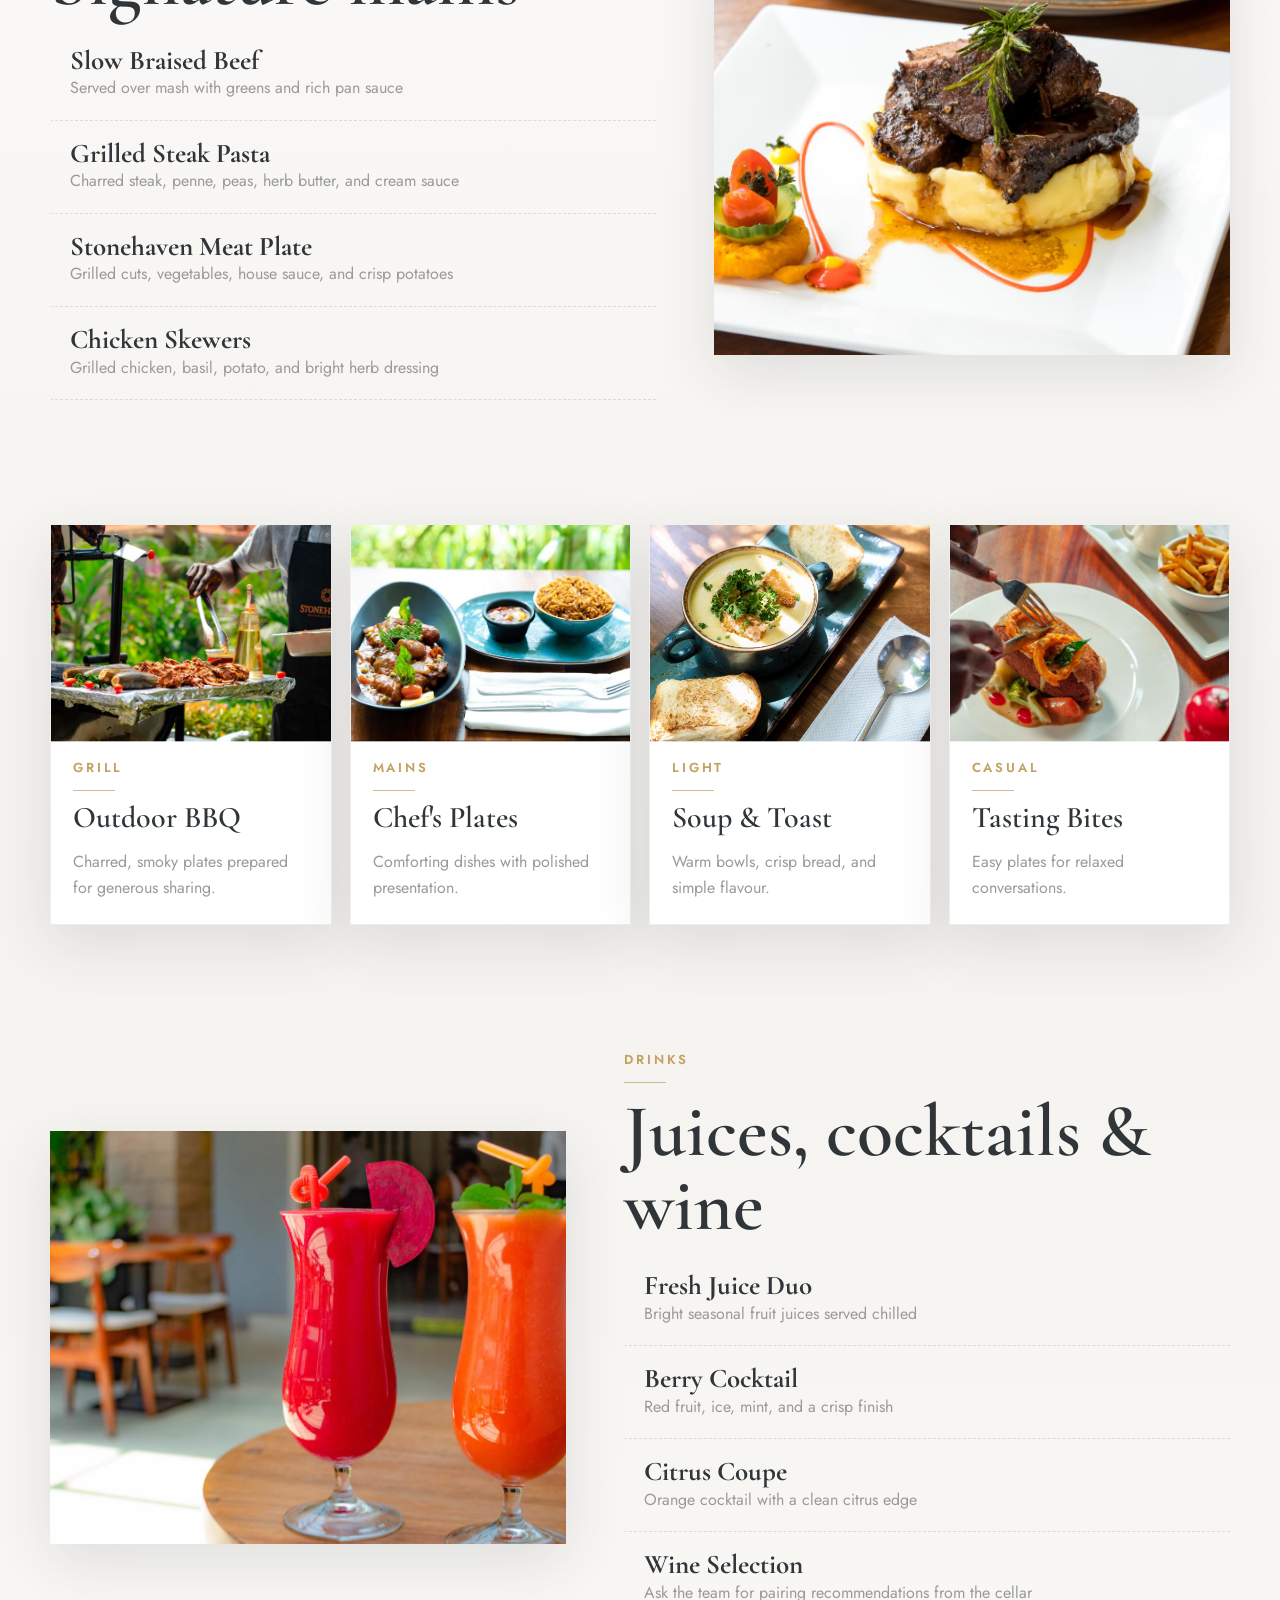
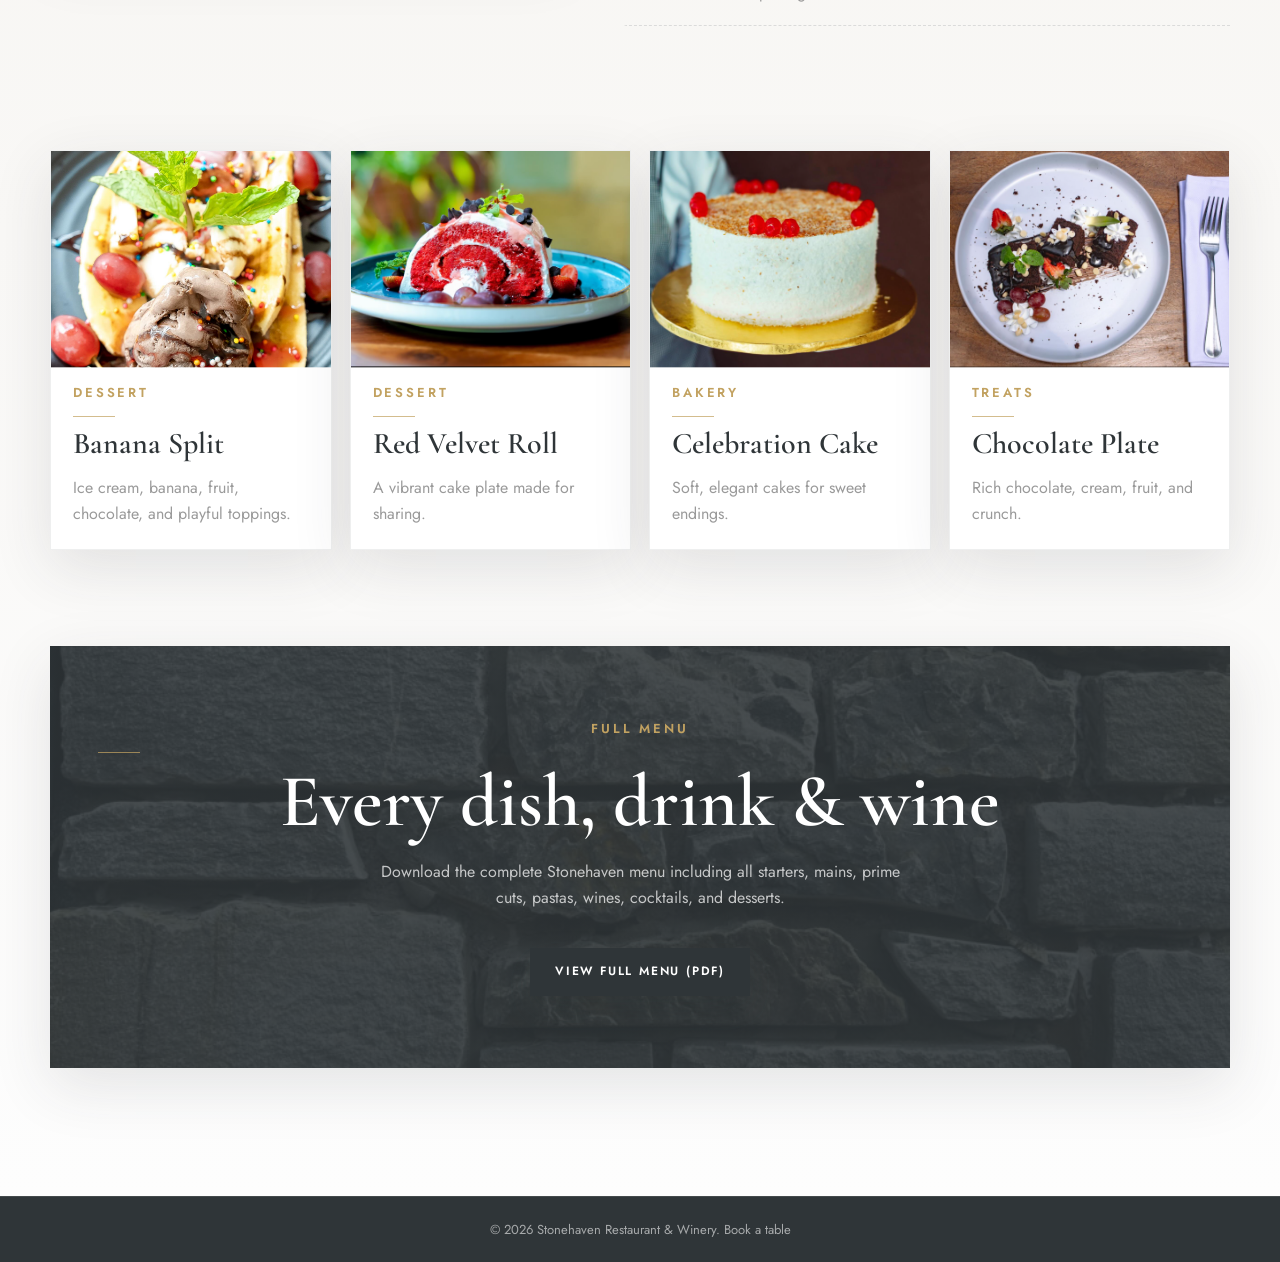
==== commit ddb04d73: "Final changes to site" ====
--- a/menu.html
+++ b/menu.html
@@ -97,8 +97,8 @@
             <p class="eyebrow">Full Menu</p>
             <h2>Every dish, drink &amp; wine</h2>
             <p>Download the complete Stonehaven menu including all starters, mains, prime cuts, pastas, wines, cocktails, and desserts.</p>
-            <a class="solid-button" href="Media/stonehaven_menu_v3.pdf" download="Stonehaven_Menu.pdf" target="_blank">
-              Download Full Menu (PDF)
+            <a class="solid-button" href="Media/stonehaven_menu_v3.pdf" target="_blank" rel="noopener">
+              View Full Menu (PDF)
             </a>
           </div>
         </div>
--- a/css/styles.css
+++ b/css/styles.css
@@ -8,7 +8,11 @@
   --line: rgba(47, 53, 56, 0.14);
   --white: #ffffff;
   --gold: #C2A261;
+  --gold-dark: #9f8246;
+  --gold-soft: rgba(194, 162, 97, 0.18);
+  --charcoal-soft: rgba(47, 53, 56, 0.06);
   --shadow: 0 28px 80px rgba(0, 0, 0, 0.22);
+  --shadow-soft: 0 18px 56px rgba(47, 53, 56, 0.12);
   --serif: "Cormorant Garamond", Georgia, serif;
   --sans: "Jost", Arial, sans-serif;
   --brand: "Cinzel", Georgia, serif;
@@ -19,7 +23,7 @@
 body {
   margin: 0;
   color: var(--ink);
-  background: var(--paper);
+  background: var(--cream);
   font-family: var(--sans);
   font-size: 16px;
   line-height: 1.65;
@@ -54,7 +58,7 @@
   min-height: 64px;
   padding: 0 34px;
   display: grid;
-  grid-template-columns: 1fr auto 1fr auto;
+  grid-template-columns: minmax(0, 1fr) auto minmax(0, 1fr);
   align-items: center;
   gap: 28px;
   background: rgba(253, 253, 253, .94);
@@ -68,9 +72,10 @@
   align-items: center;
 }
 .site-header__actions {
-  grid-column: 4;
-  justify-self: end;
-  align-self: center;
+  position: absolute;
+  right: 34px;
+  top: 50%;
+  transform: translateY(-50%);
   display: flex;
   align-items: center;
 }
@@ -81,7 +86,7 @@
 .site-header--solid,
 .site-header.is-compact {
   min-height: 58px;
-  box-shadow: 0 14px 36px rgba(0,0,0,.08);
+  box-shadow: 0 14px 36px rgba(47,53,56,.1);
 }
 .site-nav {
   display: flex;
@@ -99,7 +104,9 @@
   display: inline-flex;
   align-items: center;
   padding: 22px 0;
-}
+  transition: color .22s ease;
+}
+.site-nav a:hover { color: var(--gold-dark); }
 .site-nav a::after {
   content: "";
   position: absolute;
@@ -121,6 +128,7 @@
   place-items: center;
   gap: 4px;
   text-align: center;
+  justify-self: center;
 }
 .brand__mark {
   width: 44px;
@@ -147,9 +155,11 @@
   display: none;
   width: 44px;
   height: 44px;
-  border: 0;
-  background: transparent;
+  border: 1px solid var(--line);
+  border-radius: 50%;
+  background: rgba(255,255,255,.74);
   cursor: pointer;
+  transition: border-color .22s ease, background .22s ease, box-shadow .22s ease;
 }
 .icon-button span {
   display: block;
@@ -157,7 +167,20 @@
   height: 2px;
   margin: 5px auto;
   background: var(--ink);
-}
+  transform-origin: center;
+  transition: transform .25s ease, opacity .2s ease, background .22s ease;
+}
+.icon-button:hover,
+.icon-button[aria-expanded="true"] {
+  border-color: var(--gold);
+  background: var(--primary);
+  box-shadow: 0 12px 28px rgba(47,53,56,.18);
+}
+.icon-button:hover span,
+.icon-button[aria-expanded="true"] span { background: var(--gold); }
+.icon-button[aria-expanded="true"] span:nth-child(1) { transform: translateY(7px) rotate(45deg); }
+.icon-button[aria-expanded="true"] span:nth-child(2) { opacity: 0; }
+.icon-button[aria-expanded="true"] span:nth-child(3) { transform: translateY(-7px) rotate(-45deg); }
 /* === FIX: Hide search trigger === */
 .search-trigger { display: none; }
 
@@ -179,7 +202,7 @@
   font-size: 12px;
   font-weight: 600;
   letter-spacing: .15em;
-  transition: transform .24s ease, background .24s ease, color .24s ease, border-color .24s ease;
+  transition: transform .24s ease, background .24s ease, color .24s ease, border-color .24s ease, box-shadow .24s ease;
 }
 .outline-button,
 .ghost-button {
@@ -191,10 +214,12 @@
 .quick-booking a {
   background: var(--primary);
   color: var(--white);
-}
+  box-shadow: 0 14px 32px rgba(47,53,56,.18);
+}
+.outline-button { border-color: rgba(47,53,56,.32); }
 .solid-button--light {
-  border-color: var(--white);
-  background: var(--white);
+  border-color: var(--gold);
+  background: var(--gold);
   color: var(--primary);
 }
 .hero .ghost-button {
@@ -205,7 +230,15 @@
 .solid-button:hover,
 .ghost-button:hover,
 .reservation-form button:hover,
-.quick-booking a:hover { transform: translateY(-2px); }
+.quick-booking a:hover {
+  transform: translateY(-2px);
+  border-color: var(--gold);
+  background: var(--gold);
+  color: var(--primary);
+  box-shadow: 0 18px 42px rgba(47,53,56,.22);
+}
+.outline-button:hover,
+.ghost-button:hover { background: var(--primary); color: var(--white); }
 
 .hero {
   position: relative;
@@ -232,7 +265,9 @@
   transform: scale(1);
 }
 .hero__overlay {
-  background: linear-gradient(rgba(0,0,0,.46), rgba(0,0,0,.46));
+  background:
+    radial-gradient(circle at 50% 44%, rgba(194,162,97,.2), transparent 34%),
+    linear-gradient(rgba(0,0,0,.38), rgba(0,0,0,.62));
 }
 .hero__content {
   position: relative;
@@ -249,6 +284,22 @@
   font-size: 13px;
   font-weight: 600;
   letter-spacing: .22em;
+}
+.eyebrow::after {
+  content: "";
+  display: block;
+  width: 42px;
+  height: 1px;
+  margin: 12px 0 0;
+  background: currentColor;
+  opacity: .72;
+}
+.center-heading .eyebrow::after,
+.hero__content .eyebrow::after,
+.page-hero .eyebrow::after,
+.visit__content .eyebrow::after {
+  margin-right: auto;
+  margin-left: auto;
 }
 h1, h2, h3 {
   margin: 0;
@@ -276,10 +327,18 @@
   border-radius: 0;
   background: var(--white);
   color: var(--ink);
+  transition: border-color .2s ease, box-shadow .2s ease;
 }
 textarea { min-height: 118px; resize: vertical; }
-
-.section { padding: 128px 0; }
+input:focus,
+select:focus,
+textarea:focus {
+  border-color: var(--gold);
+  box-shadow: 0 0 0 3px rgba(194,162,97,.16);
+  outline: 0;
+}
+
+.section { padding: 128px 0; background: var(--paper); }
 .section__inner { width: min(1180px, calc(100% - 48px)); margin: 0 auto; }
 .intro__grid,
 .reservation-section__grid,
@@ -303,7 +362,9 @@
   font-size: 12px;
   font-weight: 700;
   letter-spacing: .16em;
-}
+  transition: color .22s ease;
+}
+.text-link:hover { color: var(--gold-dark); }
 .text-link::after {
   content: "";
   position: absolute;
@@ -320,8 +381,9 @@
   margin: 28px 0;
 }
 .feature-stats span {
-  padding-top: 14px;
-  border-top: 1px solid var(--line);
+  padding: 16px 14px 14px;
+  border-top: 2px solid var(--gold);
+  background: rgba(194,162,97,.08);
   color: var(--muted);
   font-size: 13px;
 }
@@ -348,12 +410,12 @@
   bottom: 0;
   width: 48%;
   height: 48%;
-  border: 18px solid var(--paper);
+  border: 18px solid var(--cream);
 }
 
 .section--dark {
   background:
-    linear-gradient(rgba(0,0,0,.62), rgba(0,0,0,.62)),
+    linear-gradient(rgba(32,38,42,.78), rgba(32,38,42,.82)),
     url("../Media/wall.jpg") center / cover;
   color: var(--white);
 }
@@ -374,18 +436,26 @@
 }
 .menu-tabs button,
 .filter-bar button {
-  border: 0;
-  border-bottom: 1px solid transparent;
-  background: transparent;
+  min-height: 42px;
+  padding: 0 16px;
+  border: 1px solid transparent;
+  background: rgba(255,255,255,.07);
   color: rgba(255,255,255,.72);
   cursor: pointer;
   text-transform: uppercase;
   font-size: 12px;
   font-weight: 600;
   letter-spacing: .16em;
+  transition: background .22s ease, color .22s ease, border-color .22s ease;
 }
 .menu-tabs button.is-active,
-.filter-bar button.is-active { color: var(--gold); border-color: currentColor; }
+.filter-bar button.is-active,
+.menu-tabs button:hover,
+.filter-bar button:hover {
+  color: var(--gold);
+  border-color: rgba(194,162,97,.48);
+  background: rgba(194,162,97,.12);
+}
 .menu-grid {
   display: grid;
   grid-template-columns: repeat(2, minmax(0, 1fr));
@@ -403,6 +473,7 @@
   width: 78px;
   height: 78px;
   border-radius: 50%;
+  border: 2px solid rgba(194,162,97,.56);
 }
 .menu-item h3 {
   margin-bottom: 6px;
@@ -428,7 +499,7 @@
   max-width: 600px;
   padding: 96px 9vw;
 }
-.gallery { background: var(--paper); }
+.gallery { background: linear-gradient(180deg, var(--paper), var(--cream)); }
 .gallery__track {
   display: grid;
   grid-template-columns: 1.2fr .8fr 1fr;
@@ -439,6 +510,14 @@
   position: relative;
   overflow: hidden;
   cursor: pointer;
+  box-shadow: var(--shadow-soft);
+}
+.gallery__item::after {
+  content: "";
+  position: absolute;
+  inset: 0;
+  border: 1px solid rgba(255,255,255,.26);
+  pointer-events: none;
 }
 .gallery__item:nth-child(1),
 .gallery__item:nth-child(5) { grid-row: span 2; }
@@ -488,7 +567,11 @@
   height: 320px;
   border: 0;
 }
-.reservation-section { background: var(--cream); }
+.reservation-section {
+  background:
+    linear-gradient(90deg, rgba(194,162,97,.1), transparent 44%),
+    var(--cream);
+}
 .contact-list { display: grid; gap: 7px; margin-top: 26px; color: var(--primary); font-weight: 600; }
 .reservation-form {
   display: grid;
@@ -514,7 +597,9 @@
   inset: 0;
 }
 .page-hero__overlay {
-  background: linear-gradient(rgba(0,0,0,.38), rgba(0,0,0,.72));
+  background:
+    radial-gradient(circle at 50% 45%, rgba(194,162,97,.16), transparent 36%),
+    linear-gradient(rgba(0,0,0,.34), rgba(0,0,0,.76));
 }
 .page-hero__content {
   position: relative;
@@ -525,7 +610,10 @@
 }
 .page-hero h1 { font-size: clamp(48px, 8vw, 96px); }
 .page-hero p:not(.eyebrow) { max-width: 650px; margin: 24px auto 0; color: rgba(255,255,255,.82); }
-.menu-page { background: var(--paper); }
+.menu-page {
+  background:
+    linear-gradient(180deg, var(--paper), var(--cream) 48%, var(--paper));
+}
 .menu-category {
   display: grid;
   grid-template-columns: .92fr 1.08fr;
@@ -536,18 +624,32 @@
 .menu-category--reverse { direction: rtl; }
 .menu-category--reverse > * { direction: ltr; }
 .menu-category__media {
-  min-height: 520px;
+  min-height: 0;
+  aspect-ratio: 5 / 4;
   overflow: hidden;
-  box-shadow: var(--shadow);
-}
+  background: var(--primary-700);
+  box-shadow: var(--shadow-soft);
+}
+.menu-category__media img {
+  transform: scale(1.045);
+  transition: transform .5s ease;
+}
+.menu-category:hover .menu-category__media img { transform: scale(1.075); }
+.menu-category__content { padding: 28px 0; }
 .menu-list {
   display: grid;
   gap: 18px;
   margin-top: 28px;
 }
 .menu-list article {
-  padding-bottom: 18px;
+  padding: 0 0 18px 18px;
   border-bottom: 1px dashed var(--line);
+  border-left: 2px solid transparent;
+  transition: border-color .2s ease, transform .2s ease;
+}
+.menu-list article:hover {
+  border-left-color: var(--gold);
+  transform: translateX(4px);
 }
 .menu-list strong {
   display: block;
@@ -560,14 +662,26 @@
 .menu-card-grid {
   display: grid;
   grid-template-columns: repeat(4, 1fr);
-  gap: 20px;
+  gap: 18px;
   margin: 0 0 96px;
 }
 .dish-card {
   background: var(--white);
-  box-shadow: 0 16px 48px rgba(0,0,0,.08);
-}
-.dish-card img { height: 240px; }
+  border: 1px solid rgba(47,53,56,.08);
+  box-shadow: var(--shadow-soft);
+  overflow: hidden;
+  transition: transform .24s ease, box-shadow .24s ease;
+}
+.dish-card:hover {
+  transform: translateY(-4px);
+  box-shadow: 0 24px 64px rgba(47,53,56,.16);
+}
+.dish-card img {
+  height: auto;
+  aspect-ratio: 4 / 3;
+  background: var(--primary-700);
+  transform: scale(1.06);
+}
 .dish-card div { padding: 22px; }
 .dish-card h3 { color: var(--primary); font-size: 30px; }
 .dish-card p:last-child { color: var(--muted); margin-bottom: 0; }
@@ -577,10 +691,14 @@
   margin-top: 32px;
   padding: 72px 48px;
   text-align: center;
-  background: var(--cream);
+  background:
+    linear-gradient(rgba(47,53,56,.88), rgba(47,53,56,.9)),
+    url("../Media/wall.jpg") center / cover;
+  color: var(--white);
+  box-shadow: var(--shadow-soft);
 }
 .full-menu-cta h2 { margin: 12px 0 20px; }
-.full-menu-cta p:not(.eyebrow) { max-width: 520px; margin: 0 auto 36px; color: var(--muted); }
+.full-menu-cta p:not(.eyebrow) { max-width: 520px; margin: 0 auto 36px; color: rgba(255,255,255,.72); }
 @media (max-width: 720px) {
   .full-menu-cta { padding: 54px 24px; }
 }
@@ -604,6 +722,16 @@
   margin-bottom: 46px;
 }
 .filter-bar button { color: var(--primary); }
+.filter-bar button {
+  background: var(--white);
+  border-color: var(--line);
+}
+.filter-bar button:hover,
+.filter-bar button.is-active {
+  color: var(--primary);
+  border-color: var(--gold);
+  background: rgba(194,162,97,.14);
+}
 .masonry-gallery {
   columns: 4 230px;
   column-gap: 18px;
@@ -684,14 +812,17 @@
 .side-panel {
   position: fixed;
   z-index: 100;
-  inset: 0 auto 0 0;
-  width: min(420px, 92vw);
-  padding: 38px;
-  background: var(--paper);
-  box-shadow: var(--shadow);
-  transform: translateX(-105%);
+  inset: 0 0 0 auto;
+  width: min(440px, 92vw);
+  padding: 34px;
+  background:
+    linear-gradient(160deg, rgba(194,162,97,.12), transparent 34%),
+    var(--primary);
+  color: var(--white);
+  box-shadow: -24px 0 70px rgba(0,0,0,.34);
+  transform: translateX(105%);
   visibility: hidden;
-  transition: transform .34s ease, visibility .34s ease;
+  transition: transform .36s cubic-bezier(.22, 1, .36, 1), visibility .36s ease;
 }
 .side-panel.is-open {
   transform: translateX(0);
@@ -700,28 +831,50 @@
 .panel-close {
   margin: 0 0 34px auto;
   display: block;
-  border: 0;
-  background: transparent;
+  min-height: 38px;
+  padding: 0 14px;
+  border: 1px solid rgba(255,255,255,.18);
+  background: rgba(255,255,255,.06);
   cursor: pointer;
-  color: var(--muted);
+  color: rgba(255,255,255,.78);
   text-transform: uppercase;
   font-size: 12px;
   letter-spacing: .16em;
 }
 .side-panel__nav {
   display: grid;
-  gap: 18px;
+  gap: 8px;
   margin: 42px 0;
   font-family: var(--serif);
-  font-size: 34px;
+  font-size: clamp(30px, 8vw, 42px);
   line-height: 1;
+}
+.side-panel__nav a {
+  min-height: 54px;
+  display: flex;
+  align-items: center;
+  border-bottom: 1px solid rgba(255,255,255,.12);
+  transition: color .2s ease, padding .2s ease, border-color .2s ease;
+}
+.side-panel__nav a:hover {
+  padding-left: 10px;
+  border-color: rgba(194,162,97,.7);
+  color: var(--gold);
+}
+.side-panel .brand {
+  justify-items: start;
+  color: var(--white);
+}
+.side-panel .brand__mark {
+  background: var(--white);
+  box-shadow: 0 12px 34px rgba(0,0,0,.22);
 }
 .side-panel__footer {
   position: absolute;
   right: 38px;
   bottom: 38px;
   left: 38px;
-  color: var(--muted);
+  color: rgba(255,255,255,.66);
 }
 .search-screen {
   position: fixed;
@@ -789,7 +942,8 @@
   position: fixed;
   z-index: 90;
   inset: 0;
-  background: rgba(0,0,0,.48);
+  background: rgba(20,24,26,.62);
+  backdrop-filter: blur(3px);
   opacity: 0;
   pointer-events: none;
   transition: opacity .28s ease;
@@ -829,10 +983,25 @@
 }
 
 @media (max-width: 1080px) {
-  .site-header { grid-template-columns: auto 1fr; min-height: 64px; }
-  .site-nav, .site-header__reserve { display: none; }
+  .topbar { display: none; }
+  .site-header {
+    grid-template-columns: 44px 1fr 44px;
+    min-height: 68px;
+    padding: 0 22px;
+  }
+  .site-nav,
+  .site-header > .site-nav--right,
+  .site-header__actions { display: none; }
   .icon-button { display: block; }
-  .brand { justify-self: center; }
+  .site-header__menu {
+    grid-column: 1;
+    justify-self: start;
+  }
+  .brand {
+    grid-column: 2;
+    justify-self: center;
+  }
+  .brand__text { display: none; }
   .quick-booking { grid-template-columns: repeat(2, minmax(0, 1fr)); }
   .quick-booking span, .quick-booking strong, .quick-booking a { grid-column: 1 / -1; }
   .intro__grid,
@@ -878,11 +1047,20 @@
   .gallery__item:nth-child(1), .gallery__item:nth-child(5) { grid-row: span 1; }
   .visit__media { background-attachment: scroll; }
   .visit__map iframe { height: 240px; }
-  .side-panel { padding: 30px 24px; }
+  .side-panel {
+    width: min(390px, 94vw);
+    padding: 30px 24px;
+  }
   .side-panel__footer { right: 24px; bottom: 24px; left: 24px; }
   .page-hero { min-height: 520px; }
   .page-hero__content { width: min(100% - 32px, 980px); padding-bottom: 70px; }
-  .menu-category__media { min-height: 380px; }
+  .menu-category {
+    gap: 28px;
+    margin-bottom: 72px;
+  }
+  .menu-category__media { aspect-ratio: 4 / 3; }
+  .menu-category__content { padding: 0; }
+  .dish-card div { padding: 20px; }
   .masonry-gallery { columns: 2 150px; column-gap: 10px; }
   .masonry-gallery button { margin-bottom: 10px; }
 }
@@ -892,3 +1070,164 @@
   .hero__actions { flex-direction: column; align-items: stretch; }
   .masonry-gallery { columns: 1; }
 }
+
+/* Guest Reviews */
+.reviews { background: var(--cream); }
+.google-rating {
+  width: min(620px, 100%);
+  margin: -18px auto 44px;
+  padding: 24px 30px;
+  display: grid;
+  grid-template-columns: auto 1fr;
+  align-items: center;
+  gap: 12px 24px;
+  background:
+    linear-gradient(135deg, rgba(194,162,97,.16), rgba(255,255,255,.92) 44%),
+    var(--paper);
+  border: 1px solid rgba(194,162,97,.32);
+  box-shadow: var(--shadow-soft);
+  text-align: left;
+}
+.google-rating > div:first-child {
+  display: flex;
+  align-items: baseline;
+  gap: 12px;
+}
+.google-rating__label {
+  color: var(--primary);
+  text-transform: uppercase;
+  font-size: 12px;
+  font-weight: 700;
+  letter-spacing: .16em;
+}
+.google-rating strong {
+  color: var(--primary);
+  font-family: var(--serif);
+  font-size: 46px;
+  line-height: 1;
+}
+.google-rating__stars {
+  display: flex;
+  justify-content: flex-end;
+  gap: 4px;
+  color: var(--gold);
+  font-size: 22px;
+  line-height: 1;
+  text-shadow: 0 8px 18px rgba(194,162,97,.24);
+}
+.google-rating__stars .star-partial {
+  color: transparent;
+  background: linear-gradient(90deg, var(--gold) 30%, rgba(47,53,56,.18) 30%);
+  -webkit-background-clip: text;
+  background-clip: text;
+}
+.google-rating p {
+  grid-column: 1 / -1;
+  margin: 0;
+  color: var(--muted);
+  font-size: 14px;
+}
+.reviews__grid {
+  display: grid;
+  grid-template-columns: repeat(2, minmax(0, 1fr));
+  gap: 28px;
+}
+.review-card {
+  background: var(--paper);
+  border: 1px solid var(--line);
+  border-radius: 4px;
+  padding: 32px;
+  display: flex;
+  flex-direction: column;
+  gap: 16px;
+}
+.review-card__header {
+  display: flex;
+  align-items: center;
+  gap: 14px;
+}
+.review-card__avatar {
+  width: 44px;
+  height: 44px;
+  border-radius: 50%;
+  background: var(--ink);
+  color: var(--white);
+  font-family: var(--brand);
+  font-size: 14px;
+  letter-spacing: .04em;
+  display: flex;
+  align-items: center;
+  justify-content: center;
+  flex-shrink: 0;
+}
+.review-card__meta h3 {
+  font-family: var(--sans);
+  font-size: 15px;
+  font-weight: 600;
+  letter-spacing: .01em;
+  margin: 0;
+  color: var(--ink);
+}
+.review-card__meta span {
+  display: block;
+  font-size: 12px;
+  color: var(--muted);
+  margin-top: 2px;
+}
+.review-card__rating {
+  display: flex;
+  align-items: center;
+  gap: 3px;
+}
+.review-card__rating .star {
+  font-size: 14px;
+  line-height: 1;
+  color: var(--line);
+}
+.review-card__rating .star.is-filled { color: var(--gold); }
+.review-card__date {
+  margin-left: 8px;
+  font-size: 12px;
+  color: var(--muted);
+}
+.review-card__text {
+  font-family: var(--serif);
+  font-size: 17px;
+  line-height: 1.65;
+  color: var(--ink);
+  margin: 0;
+}
+
+@media (max-width: 1080px) {
+  .reviews__grid { grid-template-columns: 1fr; }
+}
+@media (max-width: 720px) {
+  .google-rating {
+    margin: -14px auto 34px;
+    padding: 22px;
+    grid-template-columns: 1fr;
+    text-align: center;
+  }
+  .google-rating > div:first-child,
+  .google-rating__stars {
+    justify-content: center;
+  }
+  .google-rating strong { font-size: 42px; }
+  .review-card { padding: 24px; }
+  .review-card__text { font-size: 16px; }
+}
+@media (max-width: 440px) {
+  .google-rating {
+    padding: 20px 16px;
+    gap: 10px;
+  }
+  .google-rating > div:first-child {
+    display: grid;
+    gap: 4px;
+  }
+  .google-rating__stars { font-size: 20px; }
+  .review-card__header { gap: 10px; }
+  .review-card__avatar { width: 38px; height: 38px; font-size: 12px; }
+  .review-card__rating .star { font-size: 13px; }
+  .review-card__date { margin-left: 6px; font-size: 11px; }
+}
